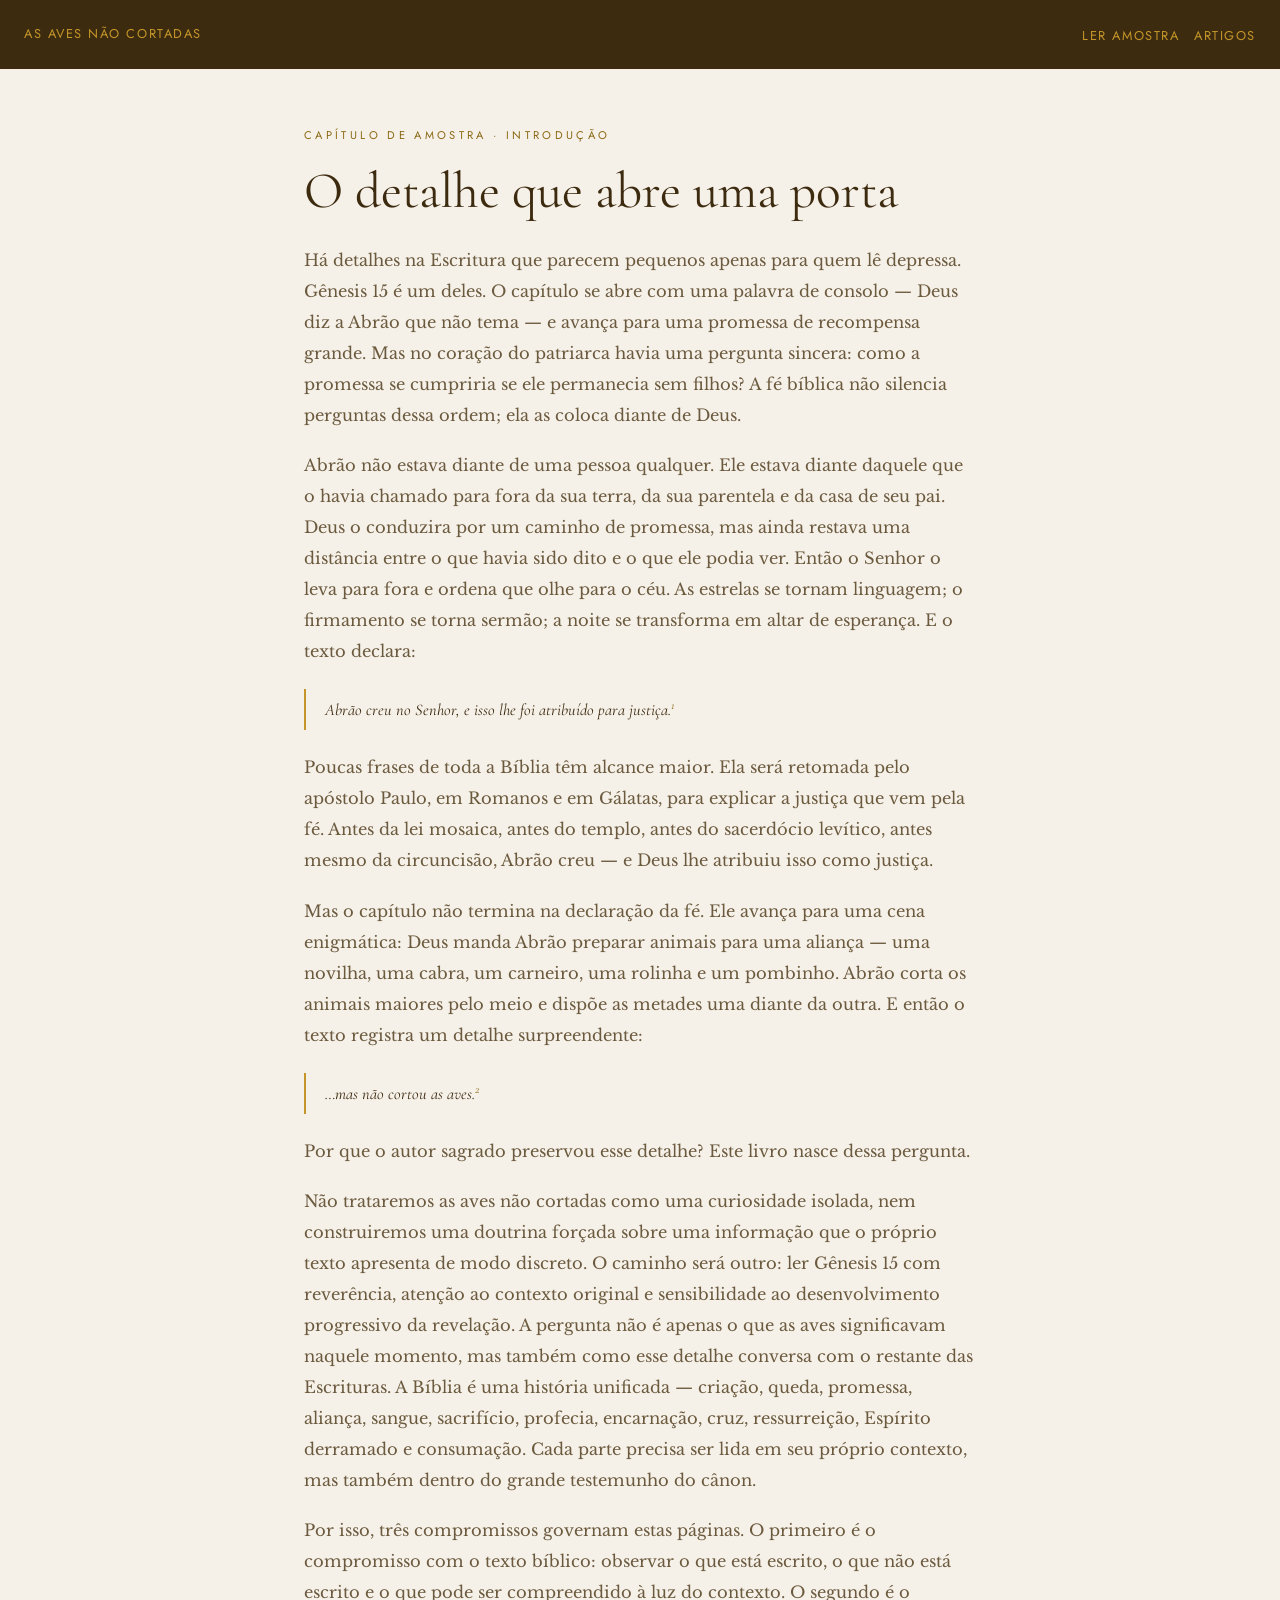
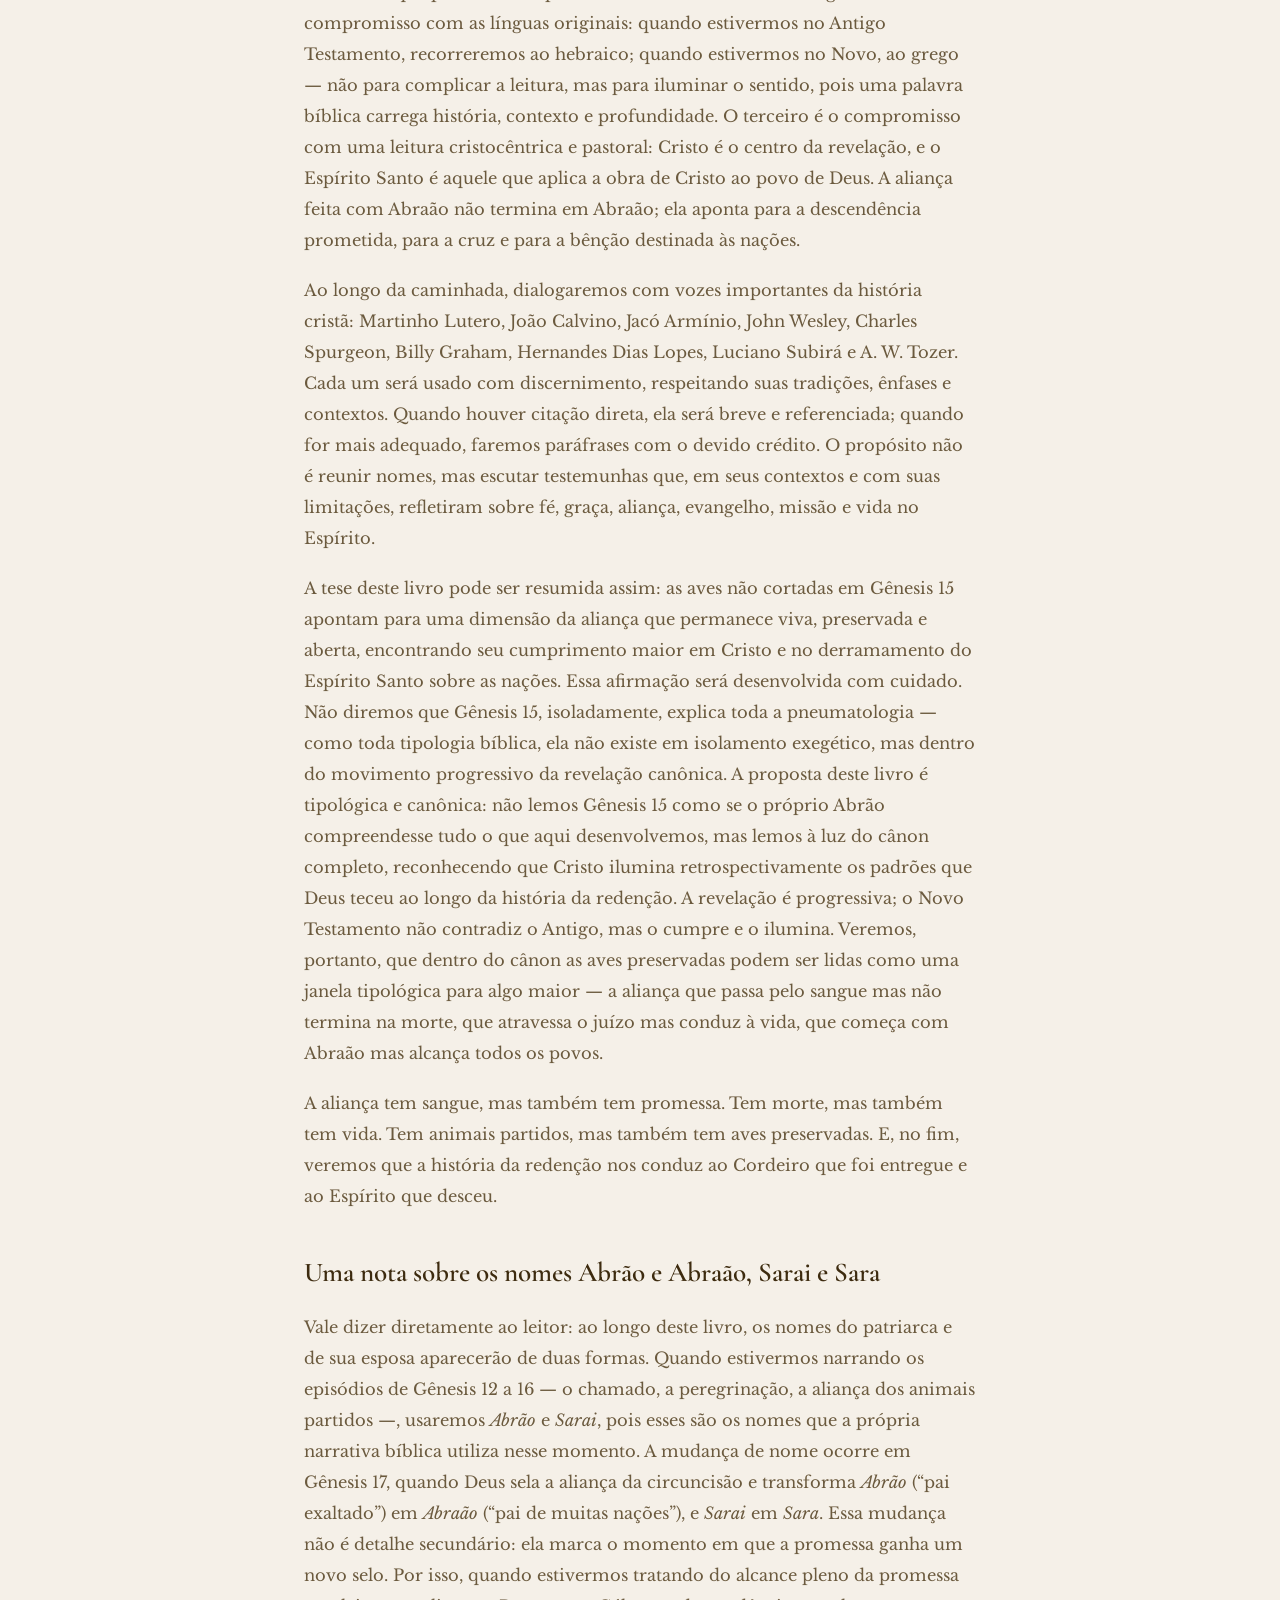
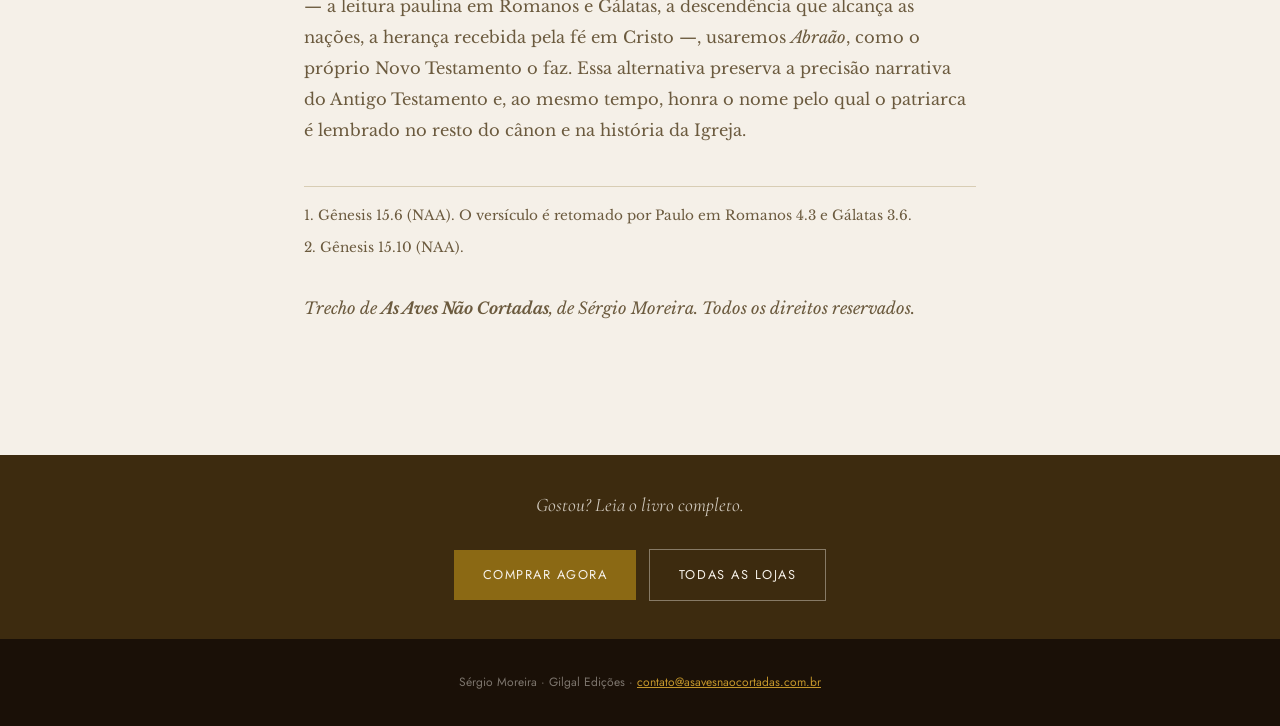
==== amostra/index.html @ 35db3bc8 "Create index.html" ====
<!DOCTYPE html>
<html lang="pt-BR">
<head>
<meta charset="UTF-8"><meta name="viewport" content="width=device-width, initial-scale=1.0">
<title>Leia a Introdução de As Aves Não Cortadas — capítulo de amostra</title>
<meta name="description" content="Leia grátis a Introdução do livro As Aves Não Cortadas, de Sérgio Moreira: por que Abraão não cortou as aves em Gênesis 15?">
<link rel="canonical" href="https://asavesnaocortadas.com.br/amostra/">
<meta property="og:type" content="article"><meta property="og:title" content="Leia a Introdução de As Aves Não Cortadas — capítulo de amostra"><meta property="og:description" content="Leia grátis a Introdução do livro As Aves Não Cortadas, de Sérgio Moreira: por que Abraão não cortou as aves em Gênesis 15?"><meta property="og:url" content="https://asavesnaocortadas.com.br/amostra/"><meta property="og:image" content="https://asavesnaocortadas.com.br/Capa.png">
<script type="application/ld+json">{"@context":"https://schema.org","@type":"Article","headline":"Leia a Introdução de As Aves Não Cortadas — capítulo de amostra","author":{"@type":"Person","name":"Sérgio Moreira"},"inLanguage":"pt-BR","mainEntityOfPage":"https://asavesnaocortadas.com.br/amostra/"}</script>
<link rel="preconnect" href="https://fonts.googleapis.com"><link rel="preconnect" href="https://fonts.gstatic.com" crossorigin><link href="https://fonts.googleapis.com/css2?family=Cormorant+Garamond:ital,wght@0,300;0,400;0,600;1,300;1,400&family=Libre+Baskerville:ital,wght@0,400;0,700;1,400&family=Jost:wght@300;400;500&display=swap" rel="stylesheet"><link rel="stylesheet" href="/assets/site.css">
</head>
<body>
<header><a href="/">As Aves Não Cortadas</a><nav><a href="/amostra/">Ler amostra</a> &nbsp; <a href="/artigos/">Artigos</a></nav></header>
<main>
<p class="label">Capítulo de amostra · Introdução</p><h1>O detalhe que abre uma porta</h1>
<p>Há detalhes na Escritura que parecem pequenos apenas para quem lê depressa. Gênesis 15 é um deles. O capítulo se abre com uma palavra de consolo — Deus diz a Abrão que não tema — e avança para uma promessa de recompensa grande. Mas no coração do patriarca havia uma pergunta sincera: como a promessa se cumpriria se ele permanecia sem filhos? A fé bíblica não silencia perguntas dessa ordem; ela as coloca diante de Deus.</p>
<p>Abrão não estava diante de uma pessoa qualquer. Ele estava diante daquele que o havia chamado para fora da sua terra, da sua parentela e da casa de seu pai. Deus o conduzira por um caminho de promessa, mas ainda restava uma distância entre o que havia sido dito e o que ele podia ver. Então o Senhor o leva para fora e ordena que olhe para o céu. As estrelas se tornam linguagem; o firmamento se torna sermão; a noite se transforma em altar de esperança. E o texto declara:</p>
<blockquote><p>Abrão creu no Senhor, e isso lhe foi atribuído para justiça.<sup><a href="#fn1">1</a></sup></p></blockquote>
<p>Poucas frases de toda a Bíblia têm alcance maior. Ela será retomada pelo apóstolo Paulo, em Romanos e em Gálatas, para explicar a justiça que vem pela fé. Antes da lei mosaica, antes do templo, antes do sacerdócio levítico, antes mesmo da circuncisão, Abrão creu — e Deus lhe atribuiu isso como justiça.</p>
<p>Mas o capítulo não termina na declaração da fé. Ele avança para uma cena enigmática: Deus manda Abrão preparar animais para uma aliança — uma novilha, uma cabra, um carneiro, uma rolinha e um pombinho. Abrão corta os animais maiores pelo meio e dispõe as metades uma diante da outra. E então o texto registra um detalhe surpreendente:</p>
<blockquote><p>…mas não cortou as aves.<sup><a href="#fn2">2</a></sup></p></blockquote>
<p>Por que o autor sagrado preservou esse detalhe? Este livro nasce dessa pergunta.</p>
<p>Não trataremos as aves não cortadas como uma curiosidade isolada, nem construiremos uma doutrina forçada sobre uma informação que o próprio texto apresenta de modo discreto. O caminho será outro: ler Gênesis 15 com reverência, atenção ao contexto original e sensibilidade ao desenvolvimento progressivo da revelação. A pergunta não é apenas o que as aves significavam naquele momento, mas também como esse detalhe conversa com o restante das Escrituras. A Bíblia é uma história unificada — criação, queda, promessa, aliança, sangue, sacrifício, profecia, encarnação, cruz, ressurreição, Espírito derramado e consumação. Cada parte precisa ser lida em seu próprio contexto, mas também dentro do grande testemunho do cânon.</p>
<p>Por isso, três compromissos governam estas páginas. O primeiro é o compromisso com o texto bíblico: observar o que está escrito, o que não está escrito e o que pode ser compreendido à luz do contexto. O segundo é o compromisso com as línguas originais: quando estivermos no Antigo Testamento, recorreremos ao hebraico; quando estivermos no Novo, ao grego — não para complicar a leitura, mas para iluminar o sentido, pois uma palavra bíblica carrega história, contexto e profundidade. O terceiro é o compromisso com uma leitura cristocêntrica e pastoral: Cristo é o centro da revelação, e o Espírito Santo é aquele que aplica a obra de Cristo ao povo de Deus. A aliança feita com Abraão não termina em Abraão; ela aponta para a descendência prometida, para a cruz e para a bênção destinada às nações.</p>
<p>Ao longo da caminhada, dialogaremos com vozes importantes da história cristã: Martinho Lutero, João Calvino, Jacó Armínio, John Wesley, Charles Spurgeon, Billy Graham, Hernandes Dias Lopes, Luciano Subirá e A. W. Tozer. Cada um será usado com discernimento, respeitando suas tradições, ênfases e contextos. Quando houver citação direta, ela será breve e referenciada; quando for mais adequado, faremos paráfrases com o devido crédito. O propósito não é reunir nomes, mas escutar testemunhas que, em seus contextos e com suas limitações, refletiram sobre fé, graça, aliança, evangelho, missão e vida no Espírito.</p>
<p>A tese deste livro pode ser resumida assim: as aves não cortadas em Gênesis 15 apontam para uma dimensão da aliança que permanece viva, preservada e aberta, encontrando seu cumprimento maior em Cristo e no derramamento do Espírito Santo sobre as nações. Essa afirmação será desenvolvida com cuidado. Não diremos que Gênesis 15, isoladamente, explica toda a pneumatologia — como toda tipologia bíblica, ela não existe em isolamento exegético, mas dentro do movimento progressivo da revelação canônica. A proposta deste livro é tipológica e canônica: não lemos Gênesis 15 como se o próprio Abrão compreendesse tudo o que aqui desenvolvemos, mas lemos à luz do cânon completo, reconhecendo que Cristo ilumina retrospectivamente os padrões que Deus teceu ao longo da história da redenção. A revelação é progressiva; o Novo Testamento não contradiz o Antigo, mas o cumpre e o ilumina. Veremos, portanto, que dentro do cânon as aves preservadas podem ser lidas como uma janela tipológica para algo maior — a aliança que passa pelo sangue mas não termina na morte, que atravessa o juízo mas conduz à vida, que começa com Abraão mas alcança todos os povos.</p>
<p>A aliança tem sangue, mas também tem promessa. Tem morte, mas também tem vida. Tem animais partidos, mas também tem aves preservadas. E, no fim, veremos que a história da redenção nos conduz ao Cordeiro que foi entregue e ao Espírito que desceu.</p>
<h2>Uma nota sobre os nomes Abrão e Abraão, Sarai e Sara</h2>
<p>Vale dizer diretamente ao leitor: ao longo deste livro, os nomes do patriarca e de sua esposa aparecerão de duas formas. Quando estivermos narrando os episódios de Gênesis 12 a 16 — o chamado, a peregrinação, a aliança dos animais partidos —, usaremos <em>Abrão</em> e <em>Sarai</em>, pois esses são os nomes que a própria narrativa bíblica utiliza nesse momento. A mudança de nome ocorre em Gênesis 17, quando Deus sela a aliança da circuncisão e transforma <em>Abrão</em> (“pai exaltado”) em <em>Abraão</em> (“pai de muitas nações”), e <em>Sarai</em> em <em>Sara</em>. Essa mudança não é detalhe secundário: ela marca o momento em que a promessa ganha um novo selo. Por isso, quando estivermos tratando do alcance pleno da promessa — a leitura paulina em Romanos e Gálatas, a descendência que alcança as nações, a herança recebida pela fé em Cristo —, usaremos <em>Abraão</em>, como o próprio Novo Testamento o faz. Essa alternativa preserva a precisão narrativa do Antigo Testamento e, ao mesmo tempo, honra o nome pelo qual o patriarca é lembrado no resto do cânon e na história da Igreja.</p>

<div class="notas"><p id="fn1">1. Gênesis 15.6 (NAA). O versículo é retomado por Paulo em Romanos 4.3 e Gálatas 3.6.</p><p id="fn2">2. Gênesis 15.10 (NAA).</p></div>
<p style="margin-top:2rem"><em>Trecho de <strong>As Aves Não Cortadas</strong>, de Sérgio Moreira. Todos os direitos reservados.</em></p>
</main>
<div class="cta"><p>Gostou? Leia o livro completo.</p><a class="btn" href="https://go.hotmart.com/M106552113T" target="_blank" rel="noopener">Comprar agora</a><a class="btn alt" href="/#onde-encontrar">Todas as lojas</a></div>
<footer>Sérgio Moreira · Gilgal Edições · <a href="mailto:contato@asavesnaocortadas.com.br">contato@asavesnaocortadas.com.br</a></footer>
</body>
</html>
---- assets/site.css ----
:root{--creme:#F5F0E8;--dourado:#8B6914;--dourado-claro:#C4962A;--marrom:#3D2B0F;--texto:#2A1F0E;--suave:#6B5A3E;--branco:#FDFAF4}
*{margin:0;padding:0;box-sizing:border-box}body{background:var(--creme);color:var(--texto);font-family:'Libre Baskerville',serif;line-height:1.9}
header{background:var(--marrom);padding:1.2rem 1.5rem;display:flex;justify-content:space-between;align-items:center;flex-wrap:wrap;gap:.6rem}
header a{font-family:'Jost',sans-serif;font-size:.8rem;letter-spacing:.12em;text-transform:uppercase;color:var(--dourado-claro);text-decoration:none}
main{max-width:720px;margin:0 auto;padding:3.5rem 1.5rem 4rem}
.label{font-family:'Jost',sans-serif;font-size:.7rem;letter-spacing:.3em;text-transform:uppercase;color:var(--dourado);margin-bottom:1rem}
h1{font-family:'Cormorant Garamond',serif;font-weight:400;font-size:clamp(2.2rem,5vw,3.2rem);line-height:1.15;color:var(--marrom);margin-bottom:1.5rem}
h2{font-family:'Cormorant Garamond',serif;font-weight:600;font-size:1.7rem;color:var(--marrom);margin:2.2rem 0 .8rem}
p{margin-bottom:1.2rem;color:var(--suave);font-size:1.02rem}blockquote{border-left:2px solid var(--dourado-claro);padding:.2rem 0 .2rem 1.2rem;margin:1.4rem 0;font-family:'Cormorant Garamond',serif;font-style:italic;font-size:1.3rem;color:var(--marrom)}blockquote p{color:var(--marrom);margin:0}
sup a{color:var(--dourado);text-decoration:none;font-size:.75rem}.notas{border-top:1px solid #d8cdb4;margin-top:2.5rem;padding-top:1rem}.notas p{font-size:.85rem;margin-bottom:.4rem}
.cta{background:var(--marrom);color:var(--creme);padding:2rem 1.5rem;text-align:center;margin-top:3rem}.cta p{color:rgba(245,240,232,.8);font-family:'Cormorant Garamond',serif;font-style:italic;font-size:1.2rem}
.btn{display:inline-block;margin:.4rem;padding:.8rem 1.8rem;background:var(--dourado);color:var(--creme);font-family:'Jost',sans-serif;font-size:.8rem;letter-spacing:.12em;text-transform:uppercase;text-decoration:none}
.btn.alt{background:transparent;border:1px solid rgba(245,240,232,.4)}
ul.lista{list-style:none}ul.lista li{padding:1rem 0;border-bottom:1px solid #d8cdb4}ul.lista a{font-family:'Cormorant Garamond',serif;font-size:1.4rem;color:var(--marrom);text-decoration:none}
footer{background:#1A1007;padding:2rem 1.5rem;text-align:center;font-family:'Jost',sans-serif;font-size:.75rem;color:rgba(245,240,232,.45)}footer a{color:var(--dourado-claro)}
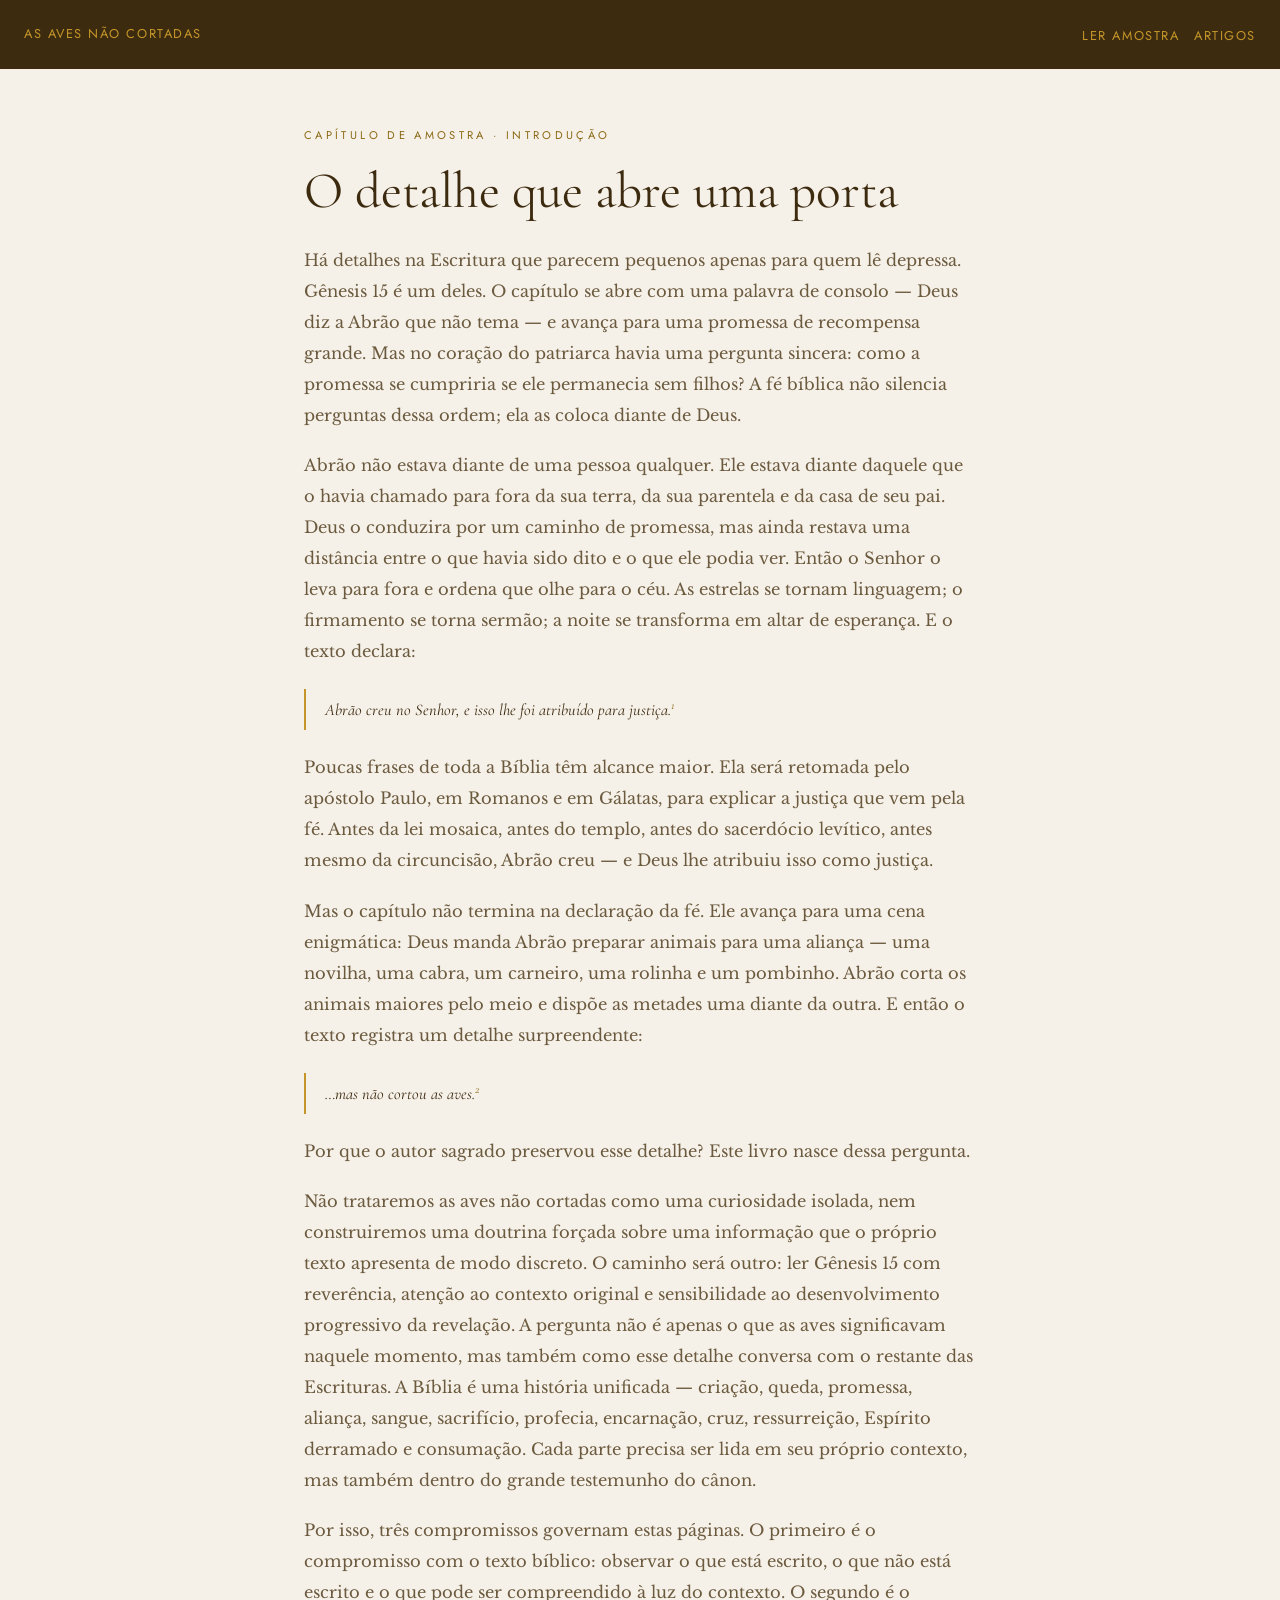
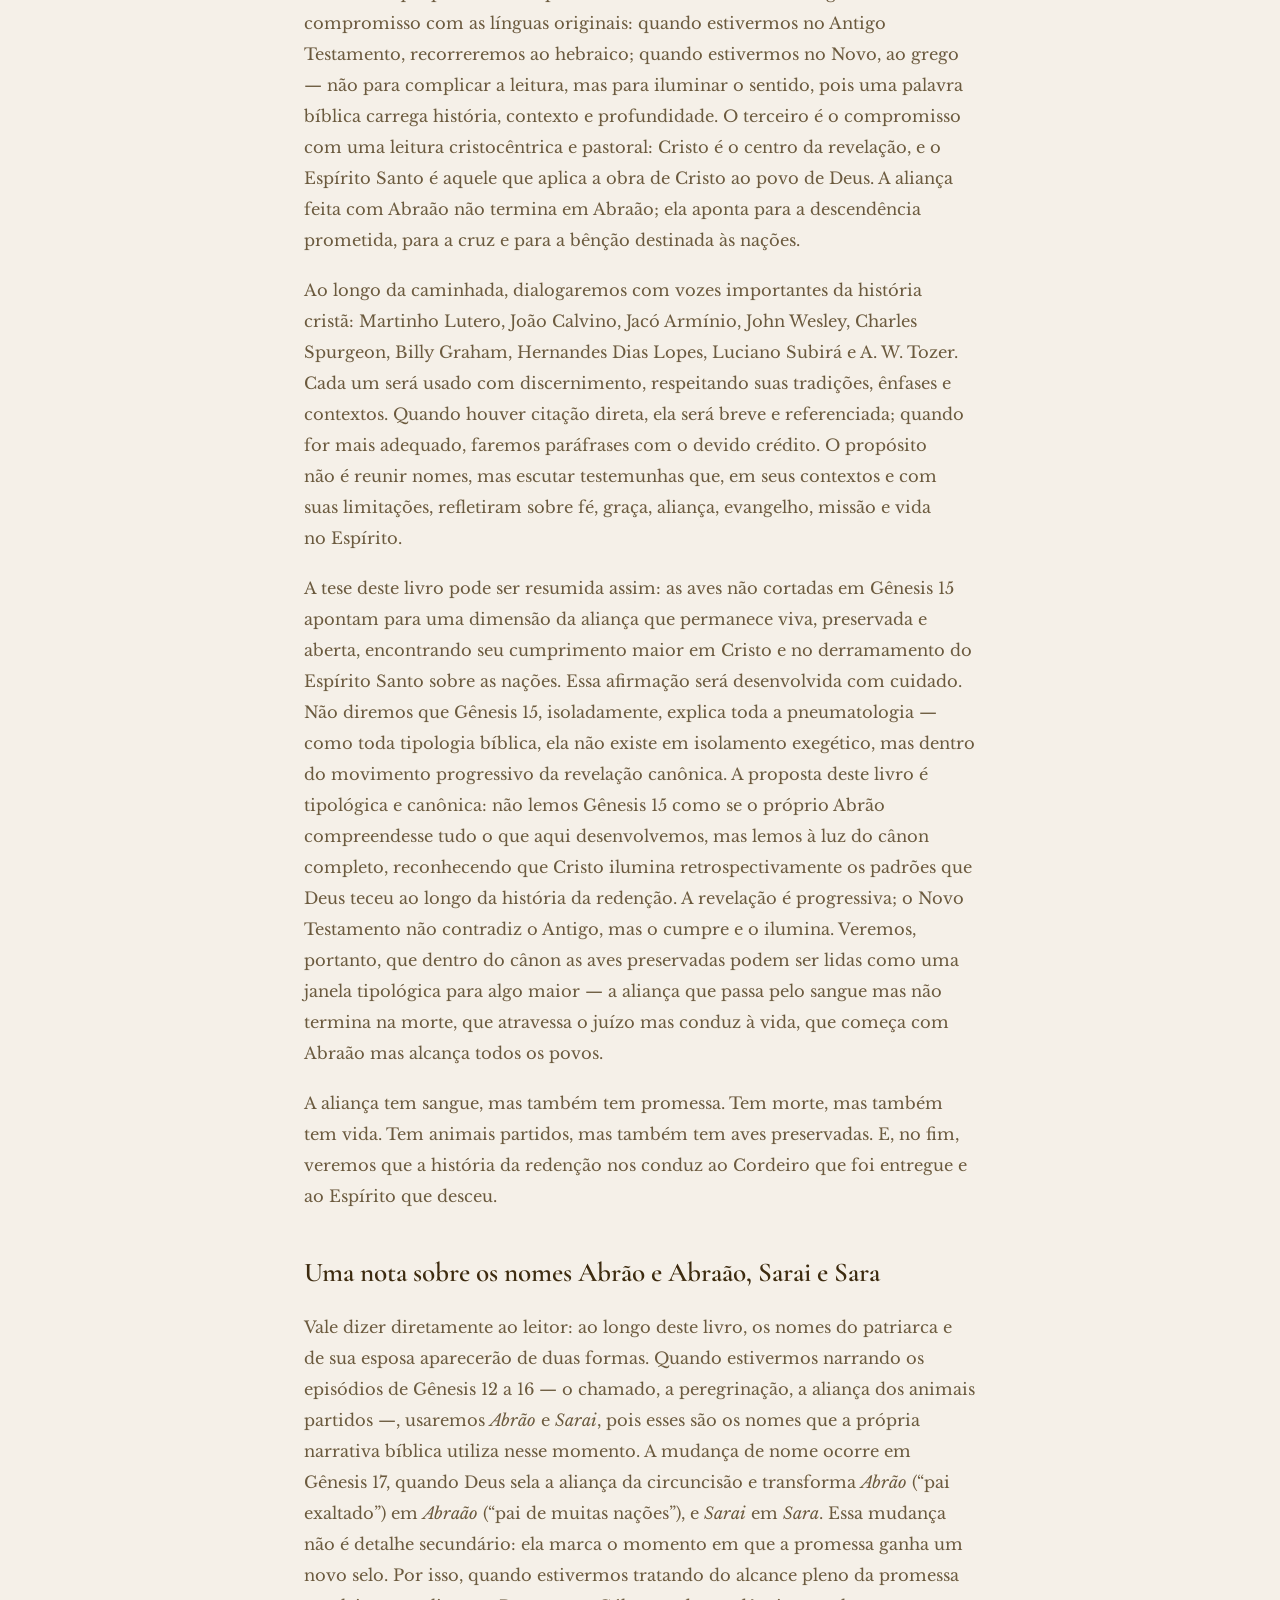
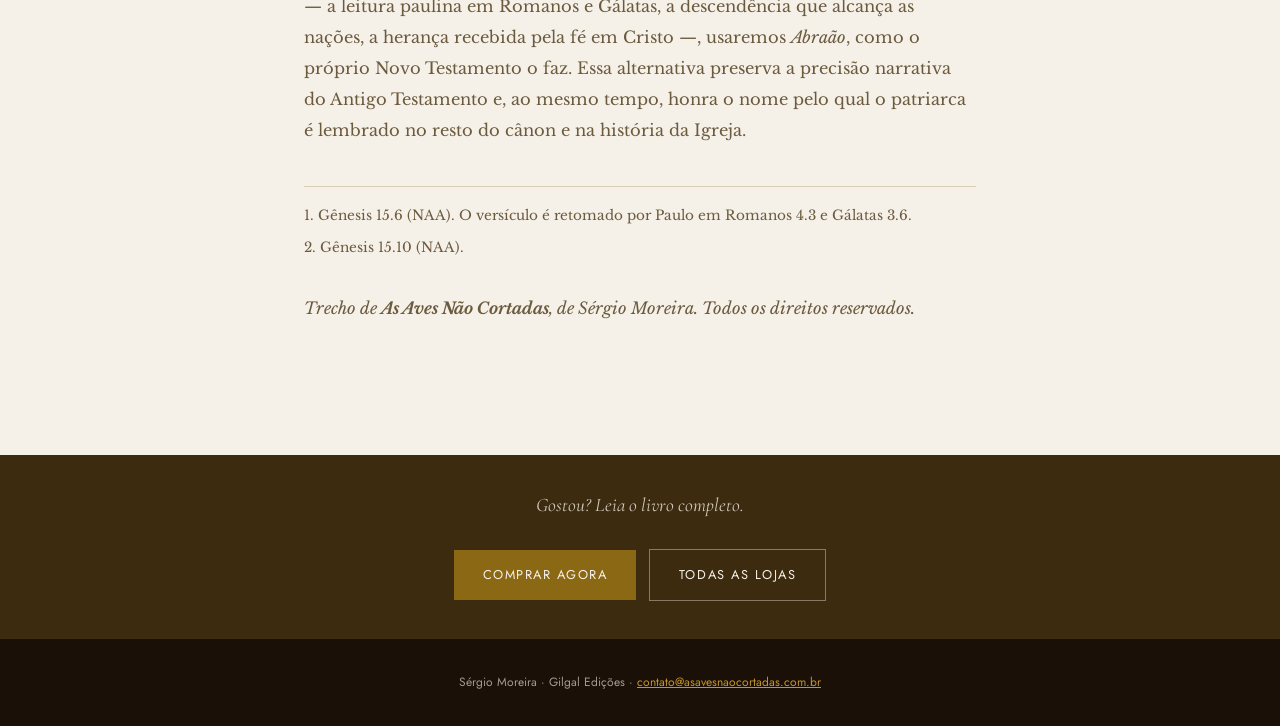
==== commit 35a757a9: "Amostra: breadcrumbs, favicon and a11y" ====
--- a/amostra/index.html
+++ b/amostra/index.html
@@ -6,12 +6,25 @@
 <meta name="description" content="Leia grátis a Introdução do livro As Aves Não Cortadas, de Sérgio Moreira: por que Abraão não cortou as aves em Gênesis 15?">
 <link rel="canonical" href="https://asavesnaocortadas.com.br/amostra/">
 <meta property="og:type" content="article"><meta property="og:title" content="Leia a Introdução de As Aves Não Cortadas — capítulo de amostra"><meta property="og:description" content="Leia grátis a Introdução do livro As Aves Não Cortadas, de Sérgio Moreira: por que Abraão não cortou as aves em Gênesis 15?"><meta property="og:url" content="https://asavesnaocortadas.com.br/amostra/"><meta property="og:image" content="https://asavesnaocortadas.com.br/Capa.png">
-<script type="application/ld+json">{"@context":"https://schema.org","@type":"Article","headline":"Leia a Introdução de As Aves Não Cortadas — capítulo de amostra","author":{"@type":"Person","name":"Sérgio Moreira"},"inLanguage":"pt-BR","mainEntityOfPage":"https://asavesnaocortadas.com.br/amostra/"}</script>
+<script type="application/ld+json">{"@context":"https://schema.org","@type":"Article","headline":"Leia a Introdução de As Aves Não Cortadas — capítulo de amostra","author":{"@type":"Person","name":"Sérgio Moreira","url":"https://asavesnaocortadas.com.br/#autor"},"inLanguage":"pt-BR","mainEntityOfPage":"https://asavesnaocortadas.com.br/amostra/","publisher":{"@type":"Organization","name":"Gilgal Edições"},"image":"https://asavesnaocortadas.com.br/Capa.png","datePublished":"2026-10-06","dateModified":"2026-11-12","about":{"@type":"Book","name":"As Aves Não Cortadas","url":"https://asavesnaocortadas.com.br/"}}</script>
+<script type="application/ld+json">{"@context":"https://schema.org","@type":"BreadcrumbList","itemListElement":[{"@type":"ListItem","position":1,"name":"Início","item":"https://asavesnaocortadas.com.br/"},{"@type":"ListItem","position":2,"name":"Capítulo de amostra","item":"https://asavesnaocortadas.com.br/amostra/"}]}</script>
 <link rel="preconnect" href="https://fonts.googleapis.com"><link rel="preconnect" href="https://fonts.gstatic.com" crossorigin><link href="https://fonts.googleapis.com/css2?family=Cormorant+Garamond:ital,wght@0,300;0,400;0,600;1,300;1,400&family=Libre+Baskerville:ital,wght@0,400;0,700;1,400&family=Jost:wght@300;400;500&display=swap" rel="stylesheet"><link rel="stylesheet" href="/assets/site.css">
+<link rel="icon" href="/favicon.svg" type="image/svg+xml">
+<link rel="manifest" href="/site.webmanifest">
+<meta name="theme-color" content="#3D2B0F">
+<meta name="author" content="Sérgio Moreira">
+<meta property="og:site_name" content="As Aves Não Cortadas">
+<meta property="og:locale" content="pt_BR">
+<meta property="og:image:width" content="700">
+<meta property="og:image:height" content="1152">
+<meta property="og:image:alt" content="Capa do livro As Aves Não Cortadas, de Sérgio Moreira">
+<meta name="twitter:card" content="summary">
+<link rel="stylesheet" href="/assets/enhance.css">
 </head>
 <body>
-<header><a href="/">As Aves Não Cortadas</a><nav><a href="/amostra/">Ler amostra</a> &nbsp; <a href="/artigos/">Artigos</a></nav></header>
-<main>
+<a class="skip" href="#conteudo">Ir para o conteúdo</a>
+<header><a href="/">As Aves Não Cortadas</a><nav aria-label="Seções"><a href="/amostra/">Ler amostra</a> &nbsp; <a href="/artigos/">Artigos</a></nav></header>
+<main id="conteudo">
 <p class="label">Capítulo de amostra · Introdução</p><h1>O detalhe que abre uma porta</h1>
 <p>Há detalhes na Escritura que parecem pequenos apenas para quem lê depressa. Gênesis 15 é um deles. O capítulo se abre com uma palavra de consolo — Deus diz a Abrão que não tema — e avança para uma promessa de recompensa grande. Mas no coração do patriarca havia uma pergunta sincera: como a promessa se cumpriria se ele permanecia sem filhos? A fé bíblica não silencia perguntas dessa ordem; ela as coloca diante de Deus.</p>
 <p>Abrão não estava diante de uma pessoa qualquer. Ele estava diante daquele que o havia chamado para fora da sua terra, da sua parentela e da casa de seu pai. Deus o conduzira por um caminho de promessa, mas ainda restava uma distância entre o que havia sido dito e o que ele podia ver. Então o Senhor o leva para fora e ordena que olhe para o céu. As estrelas se tornam linguagem; o firmamento se torna sermão; a noite se transforma em altar de esperança. E o texto declara:</p>
--- a/assets/enhance.css
+++ b/assets/enhance.css
@@ -0,0 +1,34 @@
+/* Camada compartilhada: acessibilidade e recursos modernos de CSS (2026-11) */
+@view-transition { navigation: auto; }
+:root { color-scheme: light; }
+html { scroll-behavior: smooth; scroll-padding-top: 1rem; -webkit-text-size-adjust: 100%; text-size-adjust: 100%; }
+h1, h2, h3, .hero-title, .section-title { text-wrap: balance; }
+p, li, blockquote { text-wrap: pretty; }
+img { max-width: 100%; height: auto; }
+::selection { background: #C4962A; color: #1A1007; }
+:focus-visible { outline: 2px solid #C4962A; outline-offset: 3px; border-radius: 2px; }
+.skip { position: absolute; left: -999px; top: 0; z-index: 1000; background: #C4962A; color: #1A1007; padding: .7rem 1.1rem; font-family: 'Jost', sans-serif; font-size: .85rem; letter-spacing: .05em; text-decoration: none; }
+.skip:focus { left: .5rem; top: .5rem; }
+/* contraste de textos pequenos sobre fundo escuro */
+.footer-copy { color: rgba(245,240,232,.62); }
+.lang-btn { color: rgba(245,240,232,.78); }
+.loja-em-breve { opacity: .65; }
+footer { color: rgba(245,240,232,.62); }
+/* alvos de toque confortáveis */
+.lang-btn { padding: .45rem .6rem; }
+@media (hover: none) { .loja-card:hover { transform: none; } }
+/* entrada suave ao rolar, só onde o navegador suporta e o leitor não pediu menos movimento */
+@supports (animation-timeline: view()) {
+  @media (prefers-reduced-motion: no-preference) {
+    .tema-item, .sobre-texto, .autor-bio { animation: revelar linear both; animation-timeline: view(); animation-range: entry 0% entry 55%; }
+    @keyframes revelar { from { opacity: 0; transform: translateY(24px); } to { opacity: 1; transform: none; } }
+  }
+}
+@media (prefers-reduced-motion: reduce) {
+  html { scroll-behavior: auto; }
+  *, *::before, *::after { animation-duration: .01ms !important; animation-iteration-count: 1 !important; transition-duration: .01ms !important; }
+}
+@media print {
+  .lang-nav, .skip, .hero-cta-group, .cta, .onde, .idiomas-livro, .footer-social { display: none !important; }
+  body { background: #fff; color: #000; }
+}
